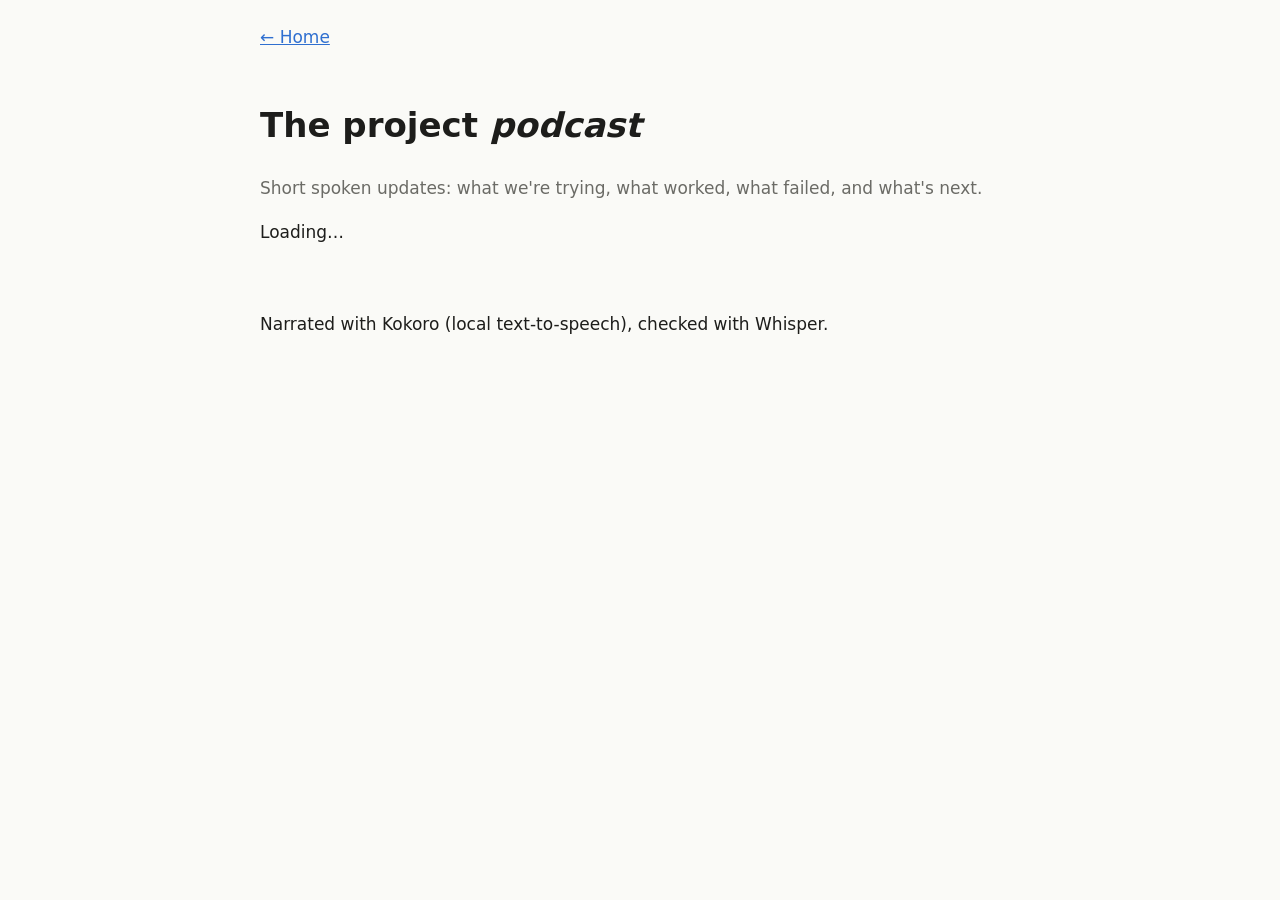
==== docs/podcast/index.html @ 18926161 "Site update 2026-10-29 08:10" ====
<!doctype html>
<html lang="en">
<head>
<meta charset="utf-8">
<meta name="viewport" content="width=device-width, initial-scale=1">
<title>Project Podcast</title>
<style>
  :root { --bg:#fafaf7; --surface:#fff; --text:#1d1d1b; --muted:#6b6b66; --line:#e3e2dc; --accent:#f2b134; --blue:#2f6fd0; --shadow:0 1px 3px rgba(0,0,0,.06); }
  @media (prefers-color-scheme: dark) { :root { --bg:#15161a; --surface:#1e2026; --text:#e8e6e1; --muted:#9a988f; --line:#2e3038; --blue:#7fb0ff; } }
  body { background:var(--bg); color:var(--text); font:17px/1.6 system-ui, sans-serif; margin:0; }
  .wrap { max-width:760px; margin:0 auto; padding:24px 16px; } .lede { color:var(--muted); }
  a { color:var(--blue); } .btn { border:1px solid var(--line); background:var(--surface); color:var(--text); border-radius:8px; padding:4px 10px; cursor:pointer; }
  .ep { background: var(--surface); border: 1px solid var(--line); border-radius: 14px; padding: 18px 20px; margin: 18px 0; box-shadow: var(--shadow); }
  .ep h2 { margin: 2px 0 2px; font-size: 22px; }
  .ep .meta { color: var(--muted); font-size: 14px; }
  .ep audio { width: 100%; margin: 12px 0 6px; }
  .speeds { display: flex; gap: 6px; flex-wrap: wrap; }
  .speeds button.on { background: var(--accent); color: #111; border-color: var(--accent); }
  details { margin-top: 10px; } summary { cursor: pointer; color: var(--blue); }
  .transcript p { margin: 0 0 12px; }
</style>
</head>
<body data-root="..">
<header class="wrap" style="padding-bottom:0"><a href="../index.html">&larr; Home</a></header>
<main class="wrap narrow">
  <div class="hero" style="padding-bottom:0">
    <h1>The project <em>podcast</em></h1>
    <p class="lede">Short spoken updates: what we're trying, what worked, what failed, and what's next.</p>
  </div>
  <div id="eps"><p class="note">Loading…</p></div>
</main>
<footer class="wrap narrow">Narrated with Kokoro (local text-to-speech), checked with Whisper.</footer>
<script>
fetch("../data/podcast.json", { cache: "no-store" }).then(r => r.json()).then(d => {
  document.getElementById("eps").innerHTML = d.episodes.length ? d.episodes.map(e => `
    <div class="ep"><div class="meta">Episode ${e.n} · ${e.date} · ${e.minutes} min</div><h2>${e.title.replace(/^Episode \d+:\s*/, "")}</h2>
      <audio controls preload="metadata" src="${e.mp3}"></audio>
      <div class="speeds">${[1, 1.25, 1.5].map(s => `<button class="btn${s === 1 ? " on" : ""}" data-s="${s}">${s}×</button>`).join("")}</div>
      ${e.notes.length ? `<h3 style="font-size:16px;margin:14px 0 4px">In this episode</h3><ul>${e.notes.map(n => `<li>${n}</li>`).join("")}</ul>` : ""}
      <details><summary>Transcript</summary><div class="transcript">${e.transcript.map(p => `<p>${p}</p>`).join("")}</div></details>
    </div>`).join("") : "<p>No episodes yet.</p>";
  document.querySelectorAll(".ep").forEach(ep => ep.querySelectorAll(".speeds button").forEach(b => b.onclick = () => {
    ep.querySelector("audio").playbackRate = +b.dataset.s;
    ep.querySelectorAll(".speeds button").forEach(x => x.classList.toggle("on", x === b));
  }));
});
</script>
</body>
</html>
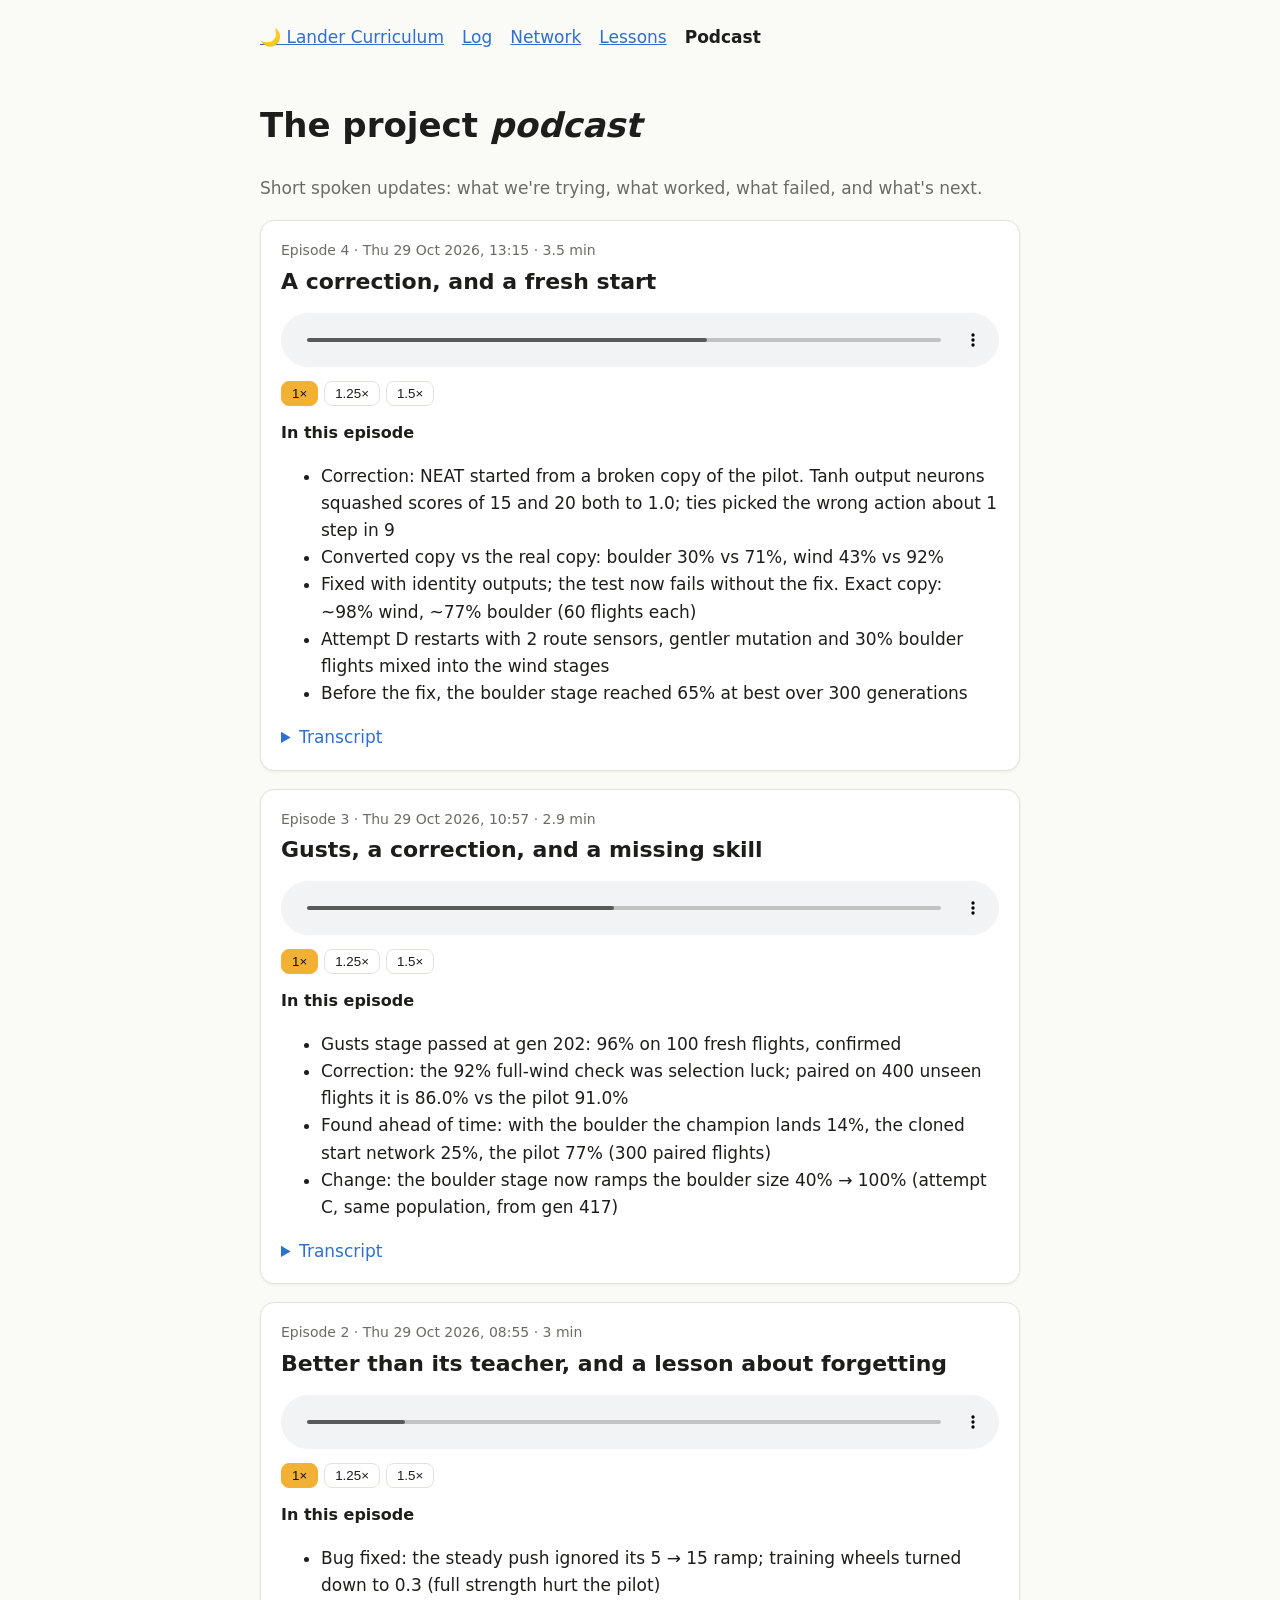
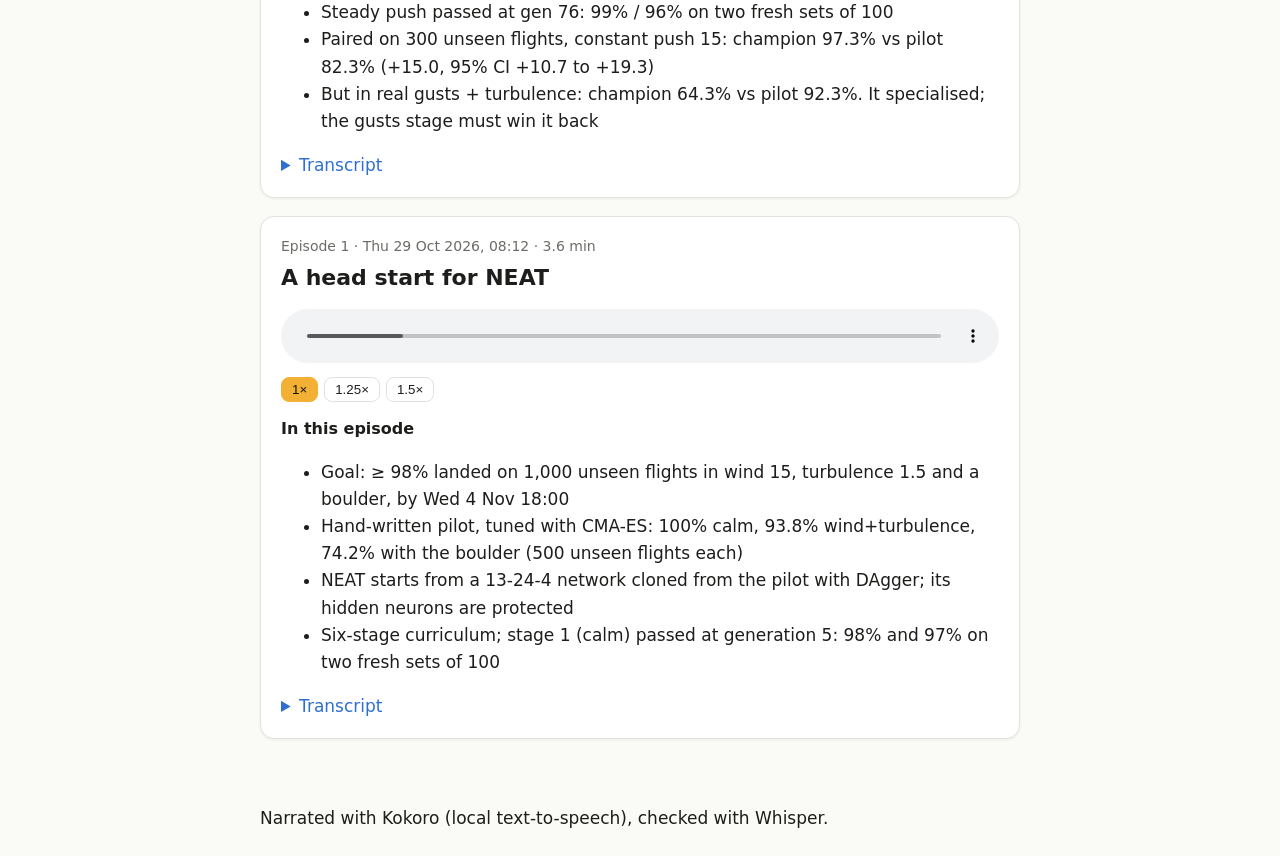
==== commit d7acc86e: "Podcast page: site navigation incl. the Network tab Co-Authored-By: Claude Opus 5.5 <noreply@anthrop" ====
--- a/docs/podcast/index.html
+++ b/docs/podcast/index.html
@@ -21,7 +21,7 @@
 </style>
 </head>
 <body data-root="..">
-<header class="wrap" style="padding-bottom:0"><a href="../index.html">&larr; Home</a></header>
+<header class="wrap" style="padding-bottom:0;display:flex;gap:18px;flex-wrap:wrap"><a href="../index.html">🌙 Lander Curriculum</a><a href="../index.html">Log</a><a href="../network.html">Network</a><a href="../lessons.html">Lessons</a><b>Podcast</b></header>
 <main class="wrap narrow">
   <div class="hero" style="padding-bottom:0">
     <h1>The project <em>podcast</em></h1>
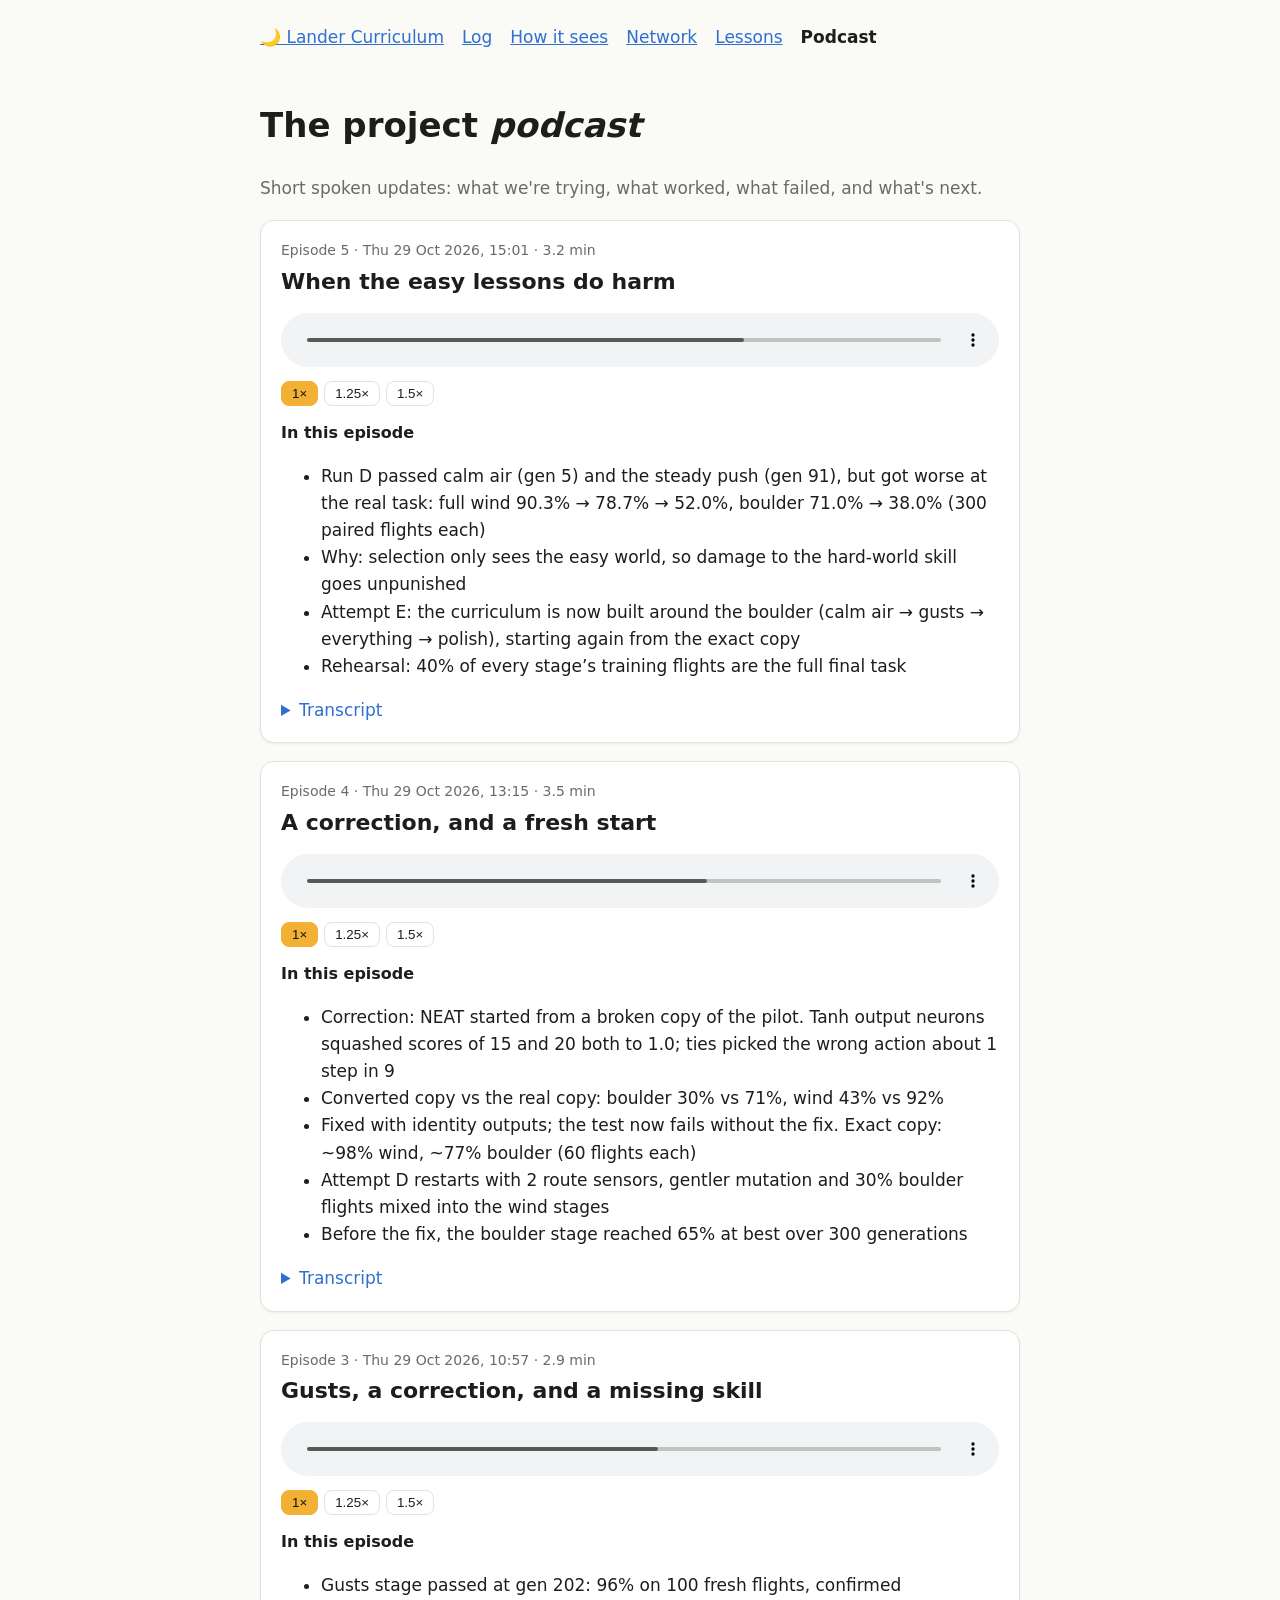
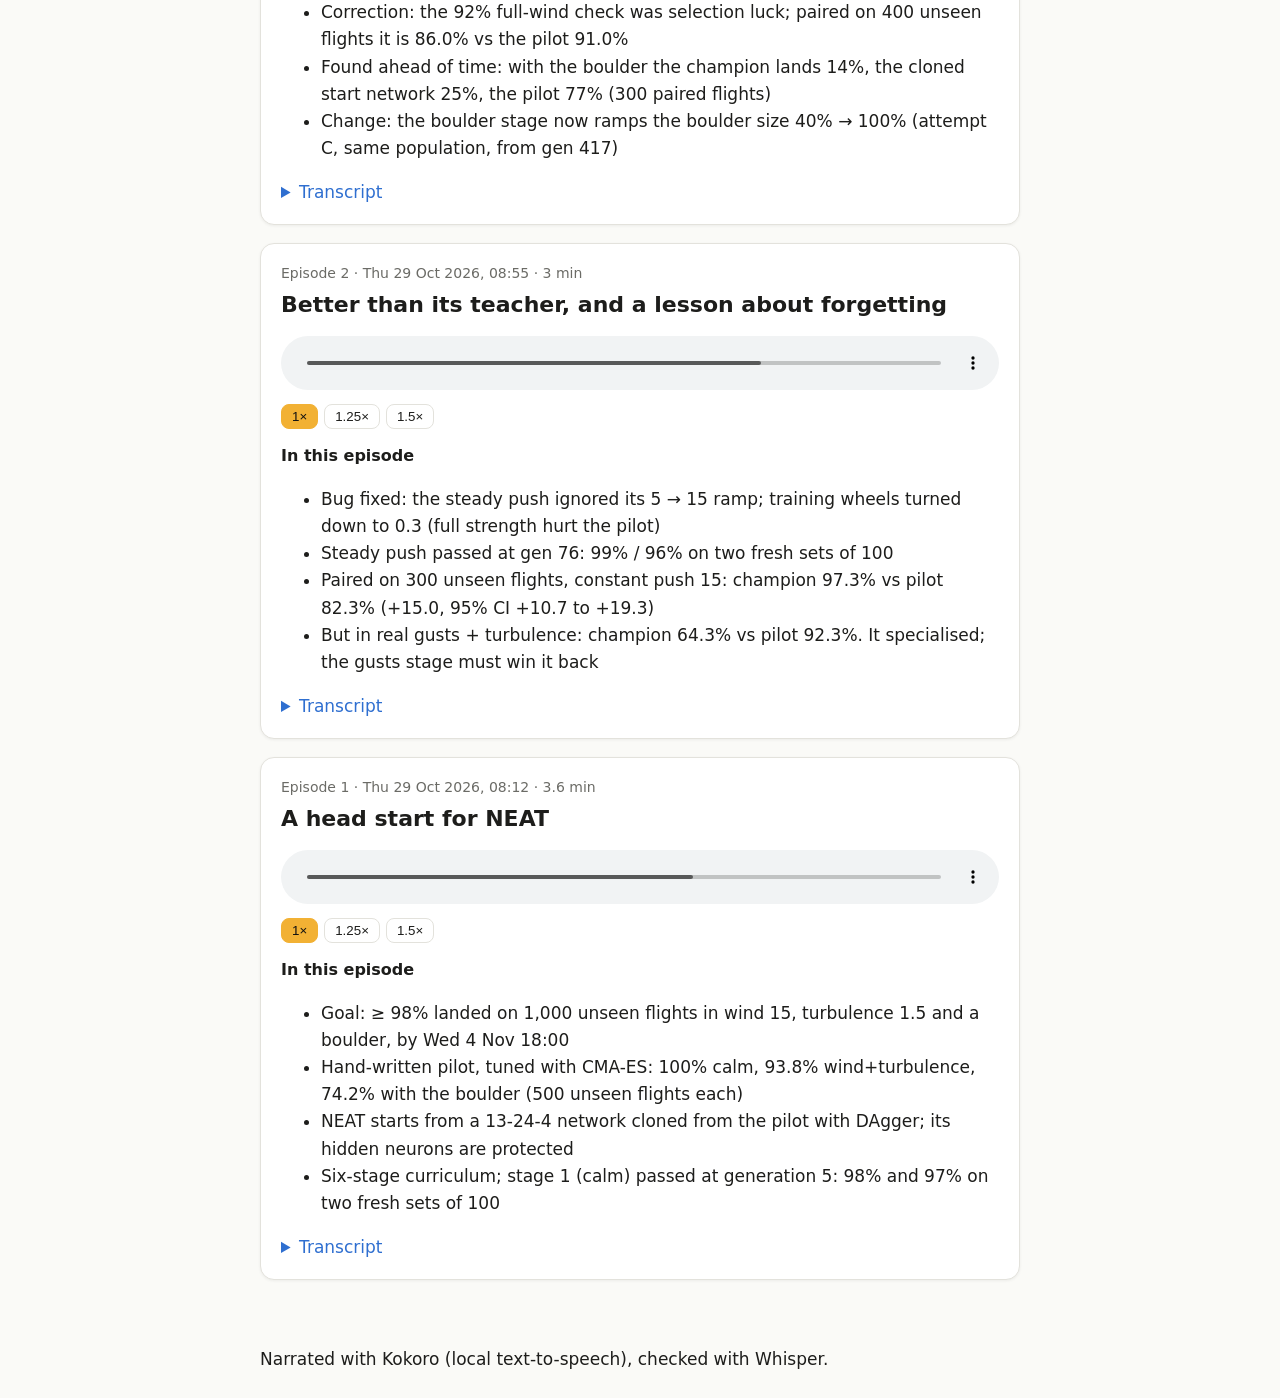
==== commit 1d366ff8: "New tab: How the lander sees the world (reality vs its 15 numbers, the hidden wind and turbulence, w" ====
--- a/docs/podcast/index.html
+++ b/docs/podcast/index.html
@@ -21,7 +21,7 @@
 </style>
 </head>
 <body data-root="..">
-<header class="wrap" style="padding-bottom:0;display:flex;gap:18px;flex-wrap:wrap"><a href="../index.html">🌙 Lander Curriculum</a><a href="../index.html">Log</a><a href="../network.html">Network</a><a href="../lessons.html">Lessons</a><b>Podcast</b></header>
+<header class="wrap" style="padding-bottom:0;display:flex;gap:18px;flex-wrap:wrap"><a href="../index.html">🌙 Lander Curriculum</a><a href="../index.html">Log</a><a href="../senses.html">How it sees</a><a href="../network.html">Network</a><a href="../lessons.html">Lessons</a><b>Podcast</b></header>
 <main class="wrap narrow">
   <div class="hero" style="padding-bottom:0">
     <h1>The project <em>podcast</em></h1>
